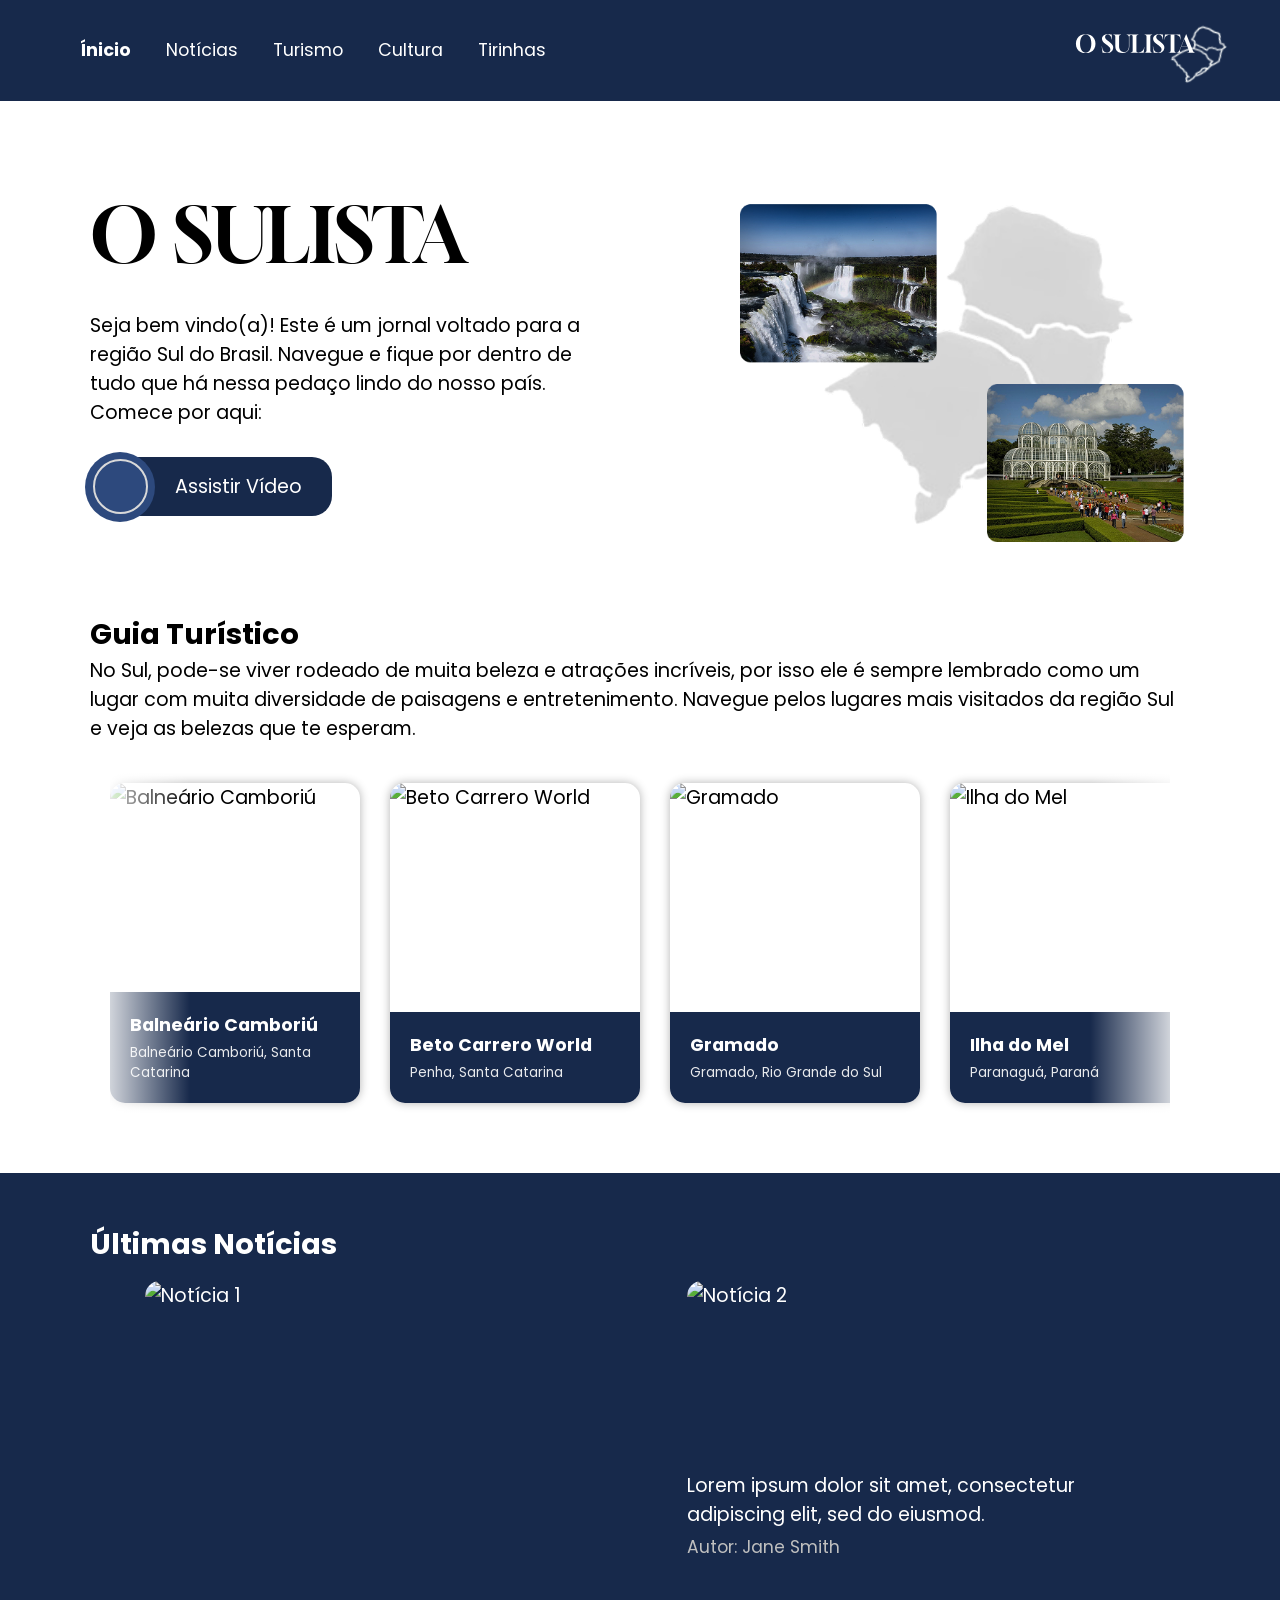
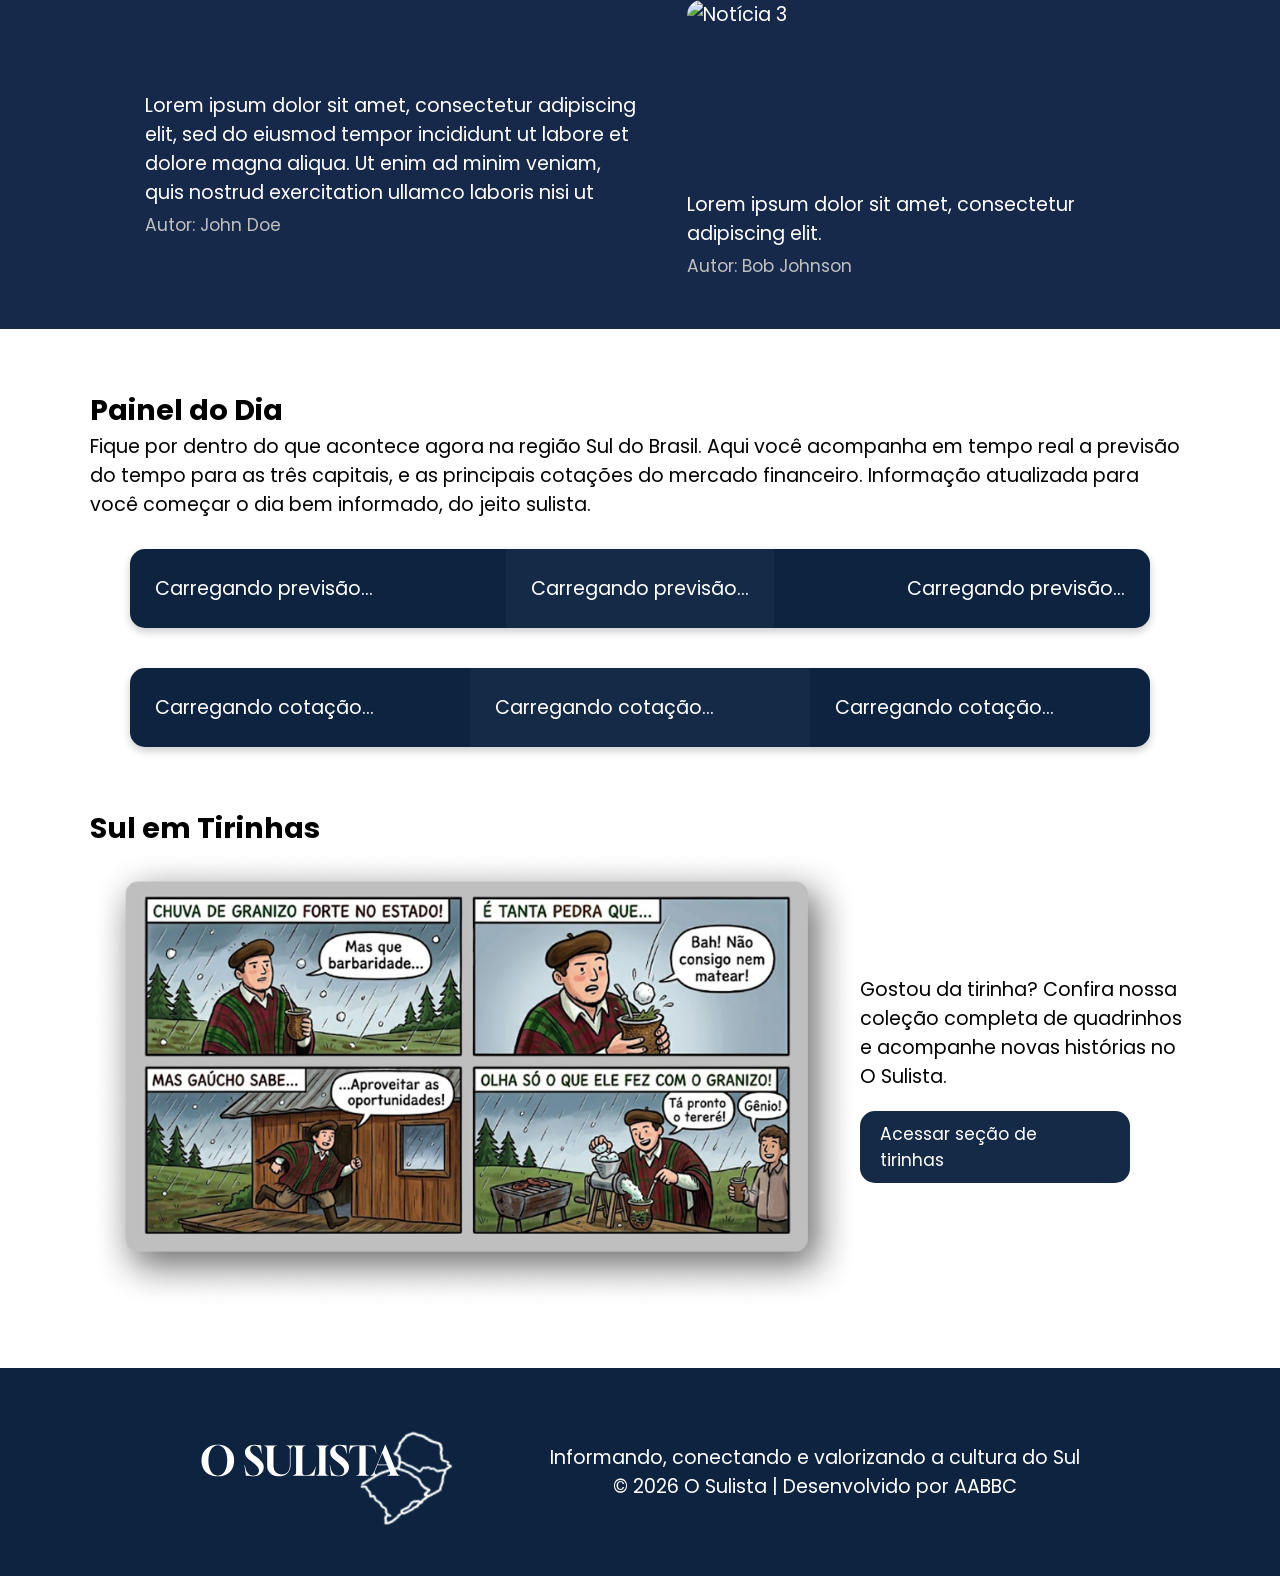
==== index.html @ 466831db "adiciona página de tirinhas e atualiza links de navegação" ====
<!DOCTYPE html>
<html lang="pt-br">

<head>
    <meta charset="UTF-8">
    <meta name="viewport" content="width=device-width, initial-scale=1.0">
    <title>O Sulista</title>
    <link rel="stylesheet" href="css/geral.css">
    <link rel="stylesheet" href="css/style.css">
    <link rel="shortcut icon" href="assets/icon-sul.svg" type="image/x-icon">
</head>

<body>
    <header>
        <nav>
            <ul>
                <li><a href="#" class="atual">Ínicio</a></li>
                <li><a href="pages/noticias.html">Notícias</a></li>
                <li><a href="#">Turismo</a></li>
                <li><a href="#">Cultura</a></li>
                <li><a href="pages/tirinhas.html">Tirinhas</a></li>
            </ul>
        </nav>
        <img src="assets/logo-branca.svg" alt="Logo do O Sulista" id="logo-header">
    </header>
    <main>
        <section id="sec-home">
            <div>
                <h1>O SULISTA</h1>
                <p>Seja bem vindo(a)! Este é um jornal voltado para a região Sul do Brasil. Navegue e fique por dentro
                    de tudo que há nessa pedaço lindo do nosso país. Comece por aqui:</p>
                <button class="btn-video">
                    <div class="circulo-play">
                        <div class="circulo-play-interno">
                            <i class="fa-solid fa-play" id="btn-play-icon"></i>
                        </div>
                    </div>
                    <span>Assistir Vídeo</span>
                </button>
            </div>
            <div>
                <img src="assets/img-home.png" alt="Imagem da página inicial" id="img-home">
            </div>
        </section>

        <section id="sec-guia">
            <h2>Guia Turístico</h2>
            <p>No Sul, pode-se viver rodeado de muita beleza e atrações incríveis, por isso ele é sempre lembrado como
                um lugar com muita diversidade de paisagens e entretenimento. Navegue pelos lugares mais visitados da
                região Sul e veja as belezas que te esperam.</p>

            <div id="carrossel">

                <div class="fade fade-left"></div>
                <div class="fade fade-right"></div>

                <button class="btn-carousel" id="btn-prev">
                    <i class="fa-solid fa-angle-left"></i>
                </button>

                <div class="carousel-view">
                    <div class="carousel-track" id="carousel-track"></div>
                </div>

                <button class="btn-carousel" id="btn-next">
                    <i class="fa-solid fa-angle-right"></i>
                </button>

            </div>
        </section>

        <section id="sec-ultimas-noticias">
            <h2>Últimas Notícias</h2>
            <div id="painel-noticias">
                <div class="card-noticia">
                    <img src="https://www.cma.com.br/wp-content/uploads/2023/01/placeholder-87-1.png" alt="Notícia 1"
                        class="img-noticia img-not-1">
                    <h3>Lorem ipsum dolor sit amet, consectetur adipiscing elit, sed do eiusmod tempor incididunt ut labore et dolore magna aliqua. Ut enim ad minim veniam, quis nostrud exercitation ullamco laboris nisi ut </h3>
                    <p>Autor: John Doe</p>
                </div>
                <div class="card-noticia">
                    <img src="https://www.cma.com.br/wp-content/uploads/2023/01/placeholder-87-1.png" alt="Notícia 2"
                        class="img-noticia img-not-2">
                    <h3>Lorem ipsum dolor sit amet, consectetur adipiscing elit, sed do eiusmod.</h3>
                    <p>Autor: Jane Smith</p>
                </div>
                <div class="card-noticia">
                    <img src="https://www.cma.com.br/wp-content/uploads/2023/01/placeholder-87-1.png" alt="Notícia 3"
                        class="img-noticia">
                    <h3>Lorem ipsum dolor sit amet, consectetur adipiscing elit.</h3>
                    <p>Autor: Bob Johnson</p>
                </div>
            </div>
        </section>

        <section id="sec-painel">
            <h2>Painel do Dia</h2>
            <p>Fique por dentro do que acontece agora na região Sul do Brasil. Aqui você acompanha em tempo real a
                previsão do tempo para as três capitais, e as principais cotações do mercado financeiro. Informação
                atualizada para você começar o dia bem informado, do jeito sulista.</p>

            <div id="painel-clima">
                <div class="card-clima" id="clima-curitiba">
                    Carregando previsão...
                </div>
                <div class="card-clima" id="clima-floripa">
                    Carregando previsão...
                </div>
                <div class="card-clima" id="clima-porto-alegre">
                    Carregando previsão...
                </div>
            </div>

            <div id="painel-cotacoes">
                <div class="card-cotacao" id="dolar">
                    Carregando cotação...
                </div>
                <div class="card-cotacao" id="euro">
                    Carregando cotação...
                </div>
                <div class="card-cotacao" id="libra">
                    Carregando cotação...
                </div>
            </div>
        </section>

        <section id="sec-tirinhas">
            <h2>Sul em Tirinhas</h2>
            <div id="painel-tirinhas">
                <img src="assets/tirinha-1.png" alt="Tirinha sobre o Sul" id="img-tirinha">
                <div>
                    <p>Gostou da tirinha? Confira nossa coleção completa de quadrinhos e acompanhe novas histórias no O
                        Sulista.
                    </p>
                    <button class="btn-tirinhas">
                        <span>Acessar seção de tirinhas</span>
                        <i class="fa-solid fa-angle-right" id="btn-seta-icon"></i>
                    </button>
                </div>
            </div>
        </section>
    </main>

    <footer>
        <img src="assets/logo-branca.svg" alt="Logo do O Sulista" id="logo-footer">
        <p>
            Informando, conectando e valorizando a cultura do Sul
            <br>
            © 2026 O Sulista | Desenvolvido por AABBC
        </p>
    </footer>

    <script src="https://kit.fontawesome.com/f9c90ebe75.js" crossorigin="anonymous"></script>
    <script src="js/clima.js"></script>
    <script src="js/cotacoes.js"></script>
    <script src="js/carrossel.js"></script>
</body>

</html>
---- css/geral.css ----
@import url('https://fonts.googleapis.com/css2?family=Gloock&display=swap');

@import url('https://fonts.googleapis.com/css2?family=Poppins:ital,wght@0,100;0,200;0,300;0,400;0,500;0,600;0,700;0,800;0,900;1,100;1,200;1,300;1,400;1,500;1,600;1,700;1,800;1,900&display=swap');

/*---------reset.css----------*/

* {
    margin: 0;
    padding: 0;
    box-sizing: border-box;
    font-family: "Poppins", sans-serif;
}

main {
    font-size: 1.2em;
}

section {
    max-width: 100%;
    padding: 0px 90px;
    margin-bottom: 60px;
}

ul,
ol {
    list-style: none;
}

a {
    text-decoration: none;
    color: inherit;
}

button,
input,
select,
textarea {
    font: inherit;
    border: none;
    background: none;
    outline: none;
}

:focus {
    outline: none;
}

table {
    border-collapse: collapse;
    border-spacing: 0;
}

/*---------------header--------------*/
header {
    background-color: #17294B;
    color: #fff;
    display: flex;
    justify-content: space-between;
    align-items: center;
    padding-left: 80px;
    margin-bottom: 50px;
    font-size: 1.1em;
}

header nav {
    width: 30%;
}

header nav ul {
    width: 100%;
    display: flex;
    align-items: center;
    gap: 35px;
}

header nav ul li:hover{
    transform: scale(1.1);
    transition: 0.3s;
}

#logo-header {
    width: 180px;
    margin: 0px 25px 0px 0px;
}

.atual {
    font-weight: bold;
}

/*------------------footer------------------*/
footer {
    background-color: #0D2340;
    color: #fff;
    display: flex;
    align-items: center;
    justify-content: center;
    padding: 20px;
    font-size: 1.2em;
    gap: 50px;
    text-align: center;
}

footer img {
    width: 300px;
    margin: 0;
}
---- css/style.css ----
body {
    max-width: 1600px;
    margin: 0 auto;
}

/*---------------section inicial----------------*/

h1 {
    font-family: 'Gloock', serif;
    font-size: 4em;
    font-weight: normal;
    margin-bottom: 0.4em;
}

#sec-home {
    display: flex;
    align-items: center;
    gap: 100px;
}

#sec-home p {
    width: 90%;
}

#img-home {
    width: 450px;
}

/*----------------botao video-----------------*/

.btn-video {
    margin: 30px 0px 0px 15px;
    position: relative;
    display: flex;
    align-items: center;
    padding: 15px 30px 15px 70px;
    background: #17294B;
    color: white;
    border: none;
    border-radius: 20px;
    cursor: pointer;
}

.circulo-play {
    position: absolute;
    left: -20px;
    width: 70px;
    height: 70px;
    background: #2D497D;
    border-radius: 50%;
    display: flex;
    justify-content: center;
    align-items: center;
}

.circulo-play-interno {
    width: 55px;
    height: 55px;
    border-radius: 50%;
    border: 2px solid #d9d9d9;
    display: flex;
    justify-content: center;
    align-items: center;
}

#btn-play-icon {
    color: #d9d9d9;
    font-size: 26px;
}

.btn-video:hover {
    background-color: #2D497D;
    transform: scale(1.05);
    transition: 0.8s ease;

    & .circulo-play {
        background-color: #17294B;
        transition: background-color 0.8s ease;
    }   
}

/*--------------section guia turistico------------------*/

#carrossel {
    display: flex;
    align-items: center;
    gap: 20px;
    width: 100%;
    margin: 30px auto;
    position: relative;
}

.btn-carousel {
    border: none;
    background: none;
    font-size: 3rem;
    cursor: pointer;
    color: #0D2340;
    position: relative;
    z-index: 10;
}

.btn-carousel:hover {
    color: #5274b3;
    transition: color 0.5s ease;
}

.carousel-view {
    flex: 1;
    overflow: hidden;
}

.carousel-track {
    display: flex;
    gap: 30px;
    transition: transform .4s ease;
}

.card-turistico {
    min-width: 250px;
    margin: 10px 0;
    height: 320px;
    position: relative;
    overflow: hidden;
    border-radius: 15px;
    box-shadow: 0 0px 10px rgba(0, 0, 0, .3);
}

.card-turistico:hover {
    transform: scale(1.03);
    box-shadow: 0 0px 10px rgba(0, 0, 0, .5);
    transition: 0.5s ease;
}

.card-turistico img {
    width: 100%;
    height: 100%;
    object-fit: cover;
}

.card-info {
    position: absolute;
    left: 0;
    bottom: 0;
    width: 100%;
    padding: 20px;
    color: white;
    background-color: #17294B;
}

.card-info h3 {
    font-size: 1.1rem;
    margin-bottom: 5px;
}

.card-info p {
    font-size: .7em;
    opacity: .9;
}

.fade {
    position: absolute;
    top: 0;
    width: 100px;
    height: 100%;
    pointer-events: none;
    z-index: 5;
}

.fade-left {
    left: 0;
    background: linear-gradient(to right,
            #fff 0%,
            rgba(255, 255, 255, 0) 100%);
}

.fade-right {
    right: 0;
    background: linear-gradient(to left,
            #fff 0%,
            rgba(255, 255, 255, 0) 100%);
}

/*--------------section últimas notícias------------------*/
#sec-ultimas-noticias {
    background-color: #17294B;
    color: #fff;
    padding: 50px 90px;
}

#sec-ultimas-noticias h2 {
    margin-bottom: 15px;
}

#painel-noticias {
    display: grid;
    grid-template-columns: 1.1fr 1fr;
    gap: 40px 50px;
    align-items: start;
    width: 90%;
    margin: 0 auto;
}

.card-noticia:first-child {
    grid-row: span 2;
}

.card-noticia h3 {
    font-weight: normal;
    font-size: 1em;
    margin: 10px 0 5px 0;
}

.card-noticia p {
    font-size: .9em;
    color: #bfbfbf;
}

.img-noticia {
    width: 100%;
    border-radius: 15px;
    display: block;
    object-fit: cover;
}

.img-not-1 {
    height: 400px;
}

.img-not-2,
.card-noticia:nth-child(3) .img-noticia {
    height: 180px;
}

/**--------------painel do clima------------------*/

#painel-clima {
    max-width: 1020px;
    margin: 30px auto;
    display: flex;
    align-items: center;
    justify-content: space-between;
    background-color: #0D2340;
    border-radius: 15px;
    color: #fff;
    box-shadow: 0 4px 8px rgba(0, 0, 0, 0.2);
}

.card-clima {
    padding: 25px;
    position: relative;
    overflow: hidden;
}

.card-clima:nth-child(2) {
    background-color: #152A46;
}

.subtitulo-card {
    font-size: 0.8em;
    color: #5274b3;
    text-transform: uppercase;
    letter-spacing: 1.5px;
    margin-bottom: 3px;
}

.temperatura-atual {
    font-size: 2.8em;
}

.info-adicional-clima {
    font-size: 0.75em;
    display: flex;
    gap: 10px;
    margin-top: 10px;
}

.linha {
    width: 100%;
    height: 1px;
    background-color: #ffffff50;
    margin: 10px 0;
}

.emoji-clima {
    position: absolute;
    top: -30px;
    right: -20px;
    font-size: 5em;
    opacity: 0.1;
}

.previsao-3-dias {
    display: flex;
    width: 100%;
    gap: 10px;
    margin-top: 15px;
}

.dia-previsao {
    width: 100%;
    display: flex;
    flex-direction: column;
    align-items: center;
    gap: 5px;
    margin-top: 5px;

    background-color: #ffffff18;
    padding: 10px;
    border-radius: 10px;
    font-size: 0.8em;
}

.dia-semana {
    color: #ffffff6f;
}

.emoji-seguinte {
    font-size: 1.7em;
}

/**--------------painel cotacoes-----------------*/

#painel-cotacoes {
    max-width: 1020px;
    margin: 40px auto;
    display: flex;
    align-items: center;
    justify-content: space-between;
    background-color: #0D2340;
    border-radius: 15px;
    color: #fff;
    box-shadow: 0 4px 8px rgba(0, 0, 0, 0.2);
}

.card-cotacao {
    padding: 25px;
    position: relative;
    overflow: hidden;
    width: 100%;
}

.card-cotacao:nth-child(2) {
    background-color: #152A46;
}

.moeda {
    position: absolute;
    font-size: 5.5em;
    top: -40px;
    right: -10px;
    opacity: 0.1;
}

.cotacao-valor {
    font-size: 2.5em;
}

/*-----------------section tirinhas------------------*/

#painel-tirinhas {
    display: flex;
    align-items: center;
    justify-content: space-evenly;
}

#painel-tirinhas img {
    max-width: 70%;
}

.btn-tirinhas {
    background-color: #152A46;
    color: #fff;
    padding: 10px 20px;
    border-radius: 15px;
    text-align: left;
    margin-top: 20px;
    display: flex;
    max-width: 270px;
    gap: 10px;
    align-items: center;
    font-size: 0.9em;
    cursor: pointer;   
}

#btn-seta-icon {
    font-size: 2em;
    color: #ffffff40;
}

.btn-tirinhas:hover {
    background-color: #2D497D;
    transform: scale(1.03);
    transition: 0.5s ease;
    cursor: pointer;
}
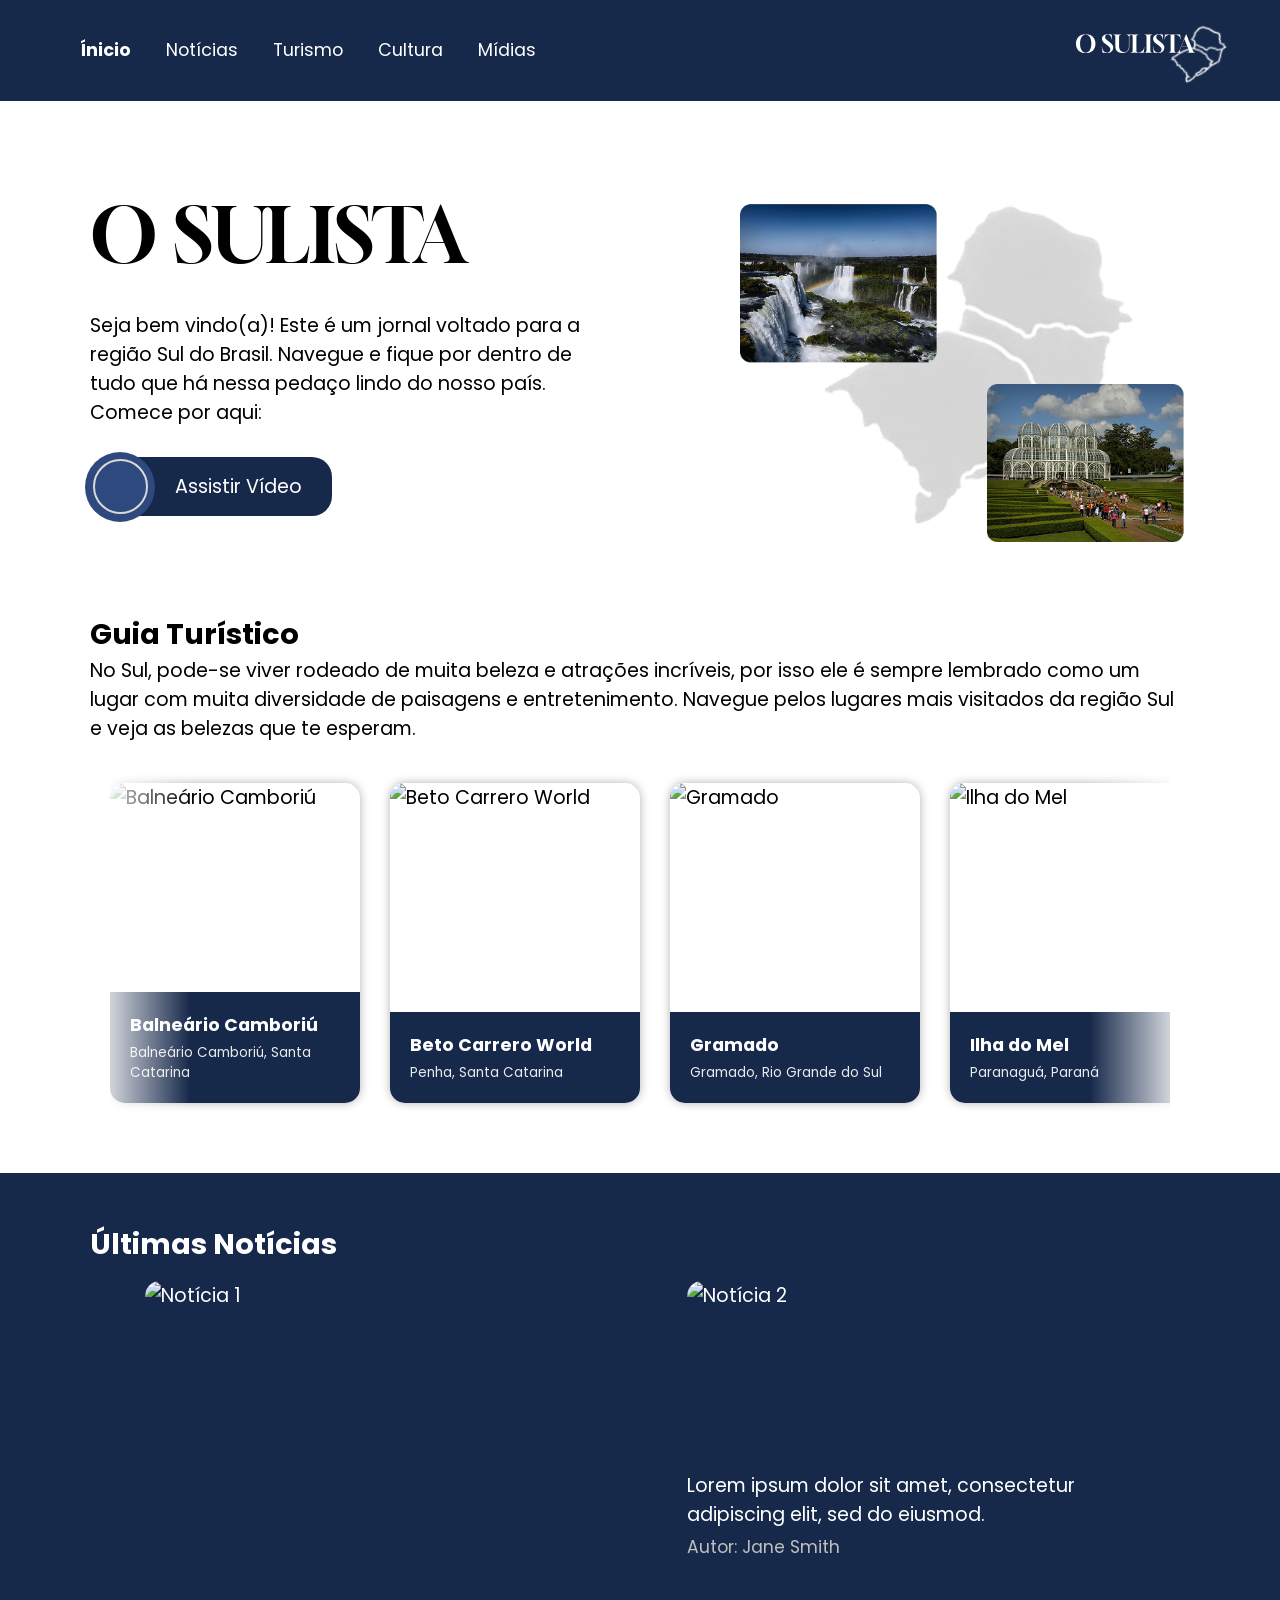
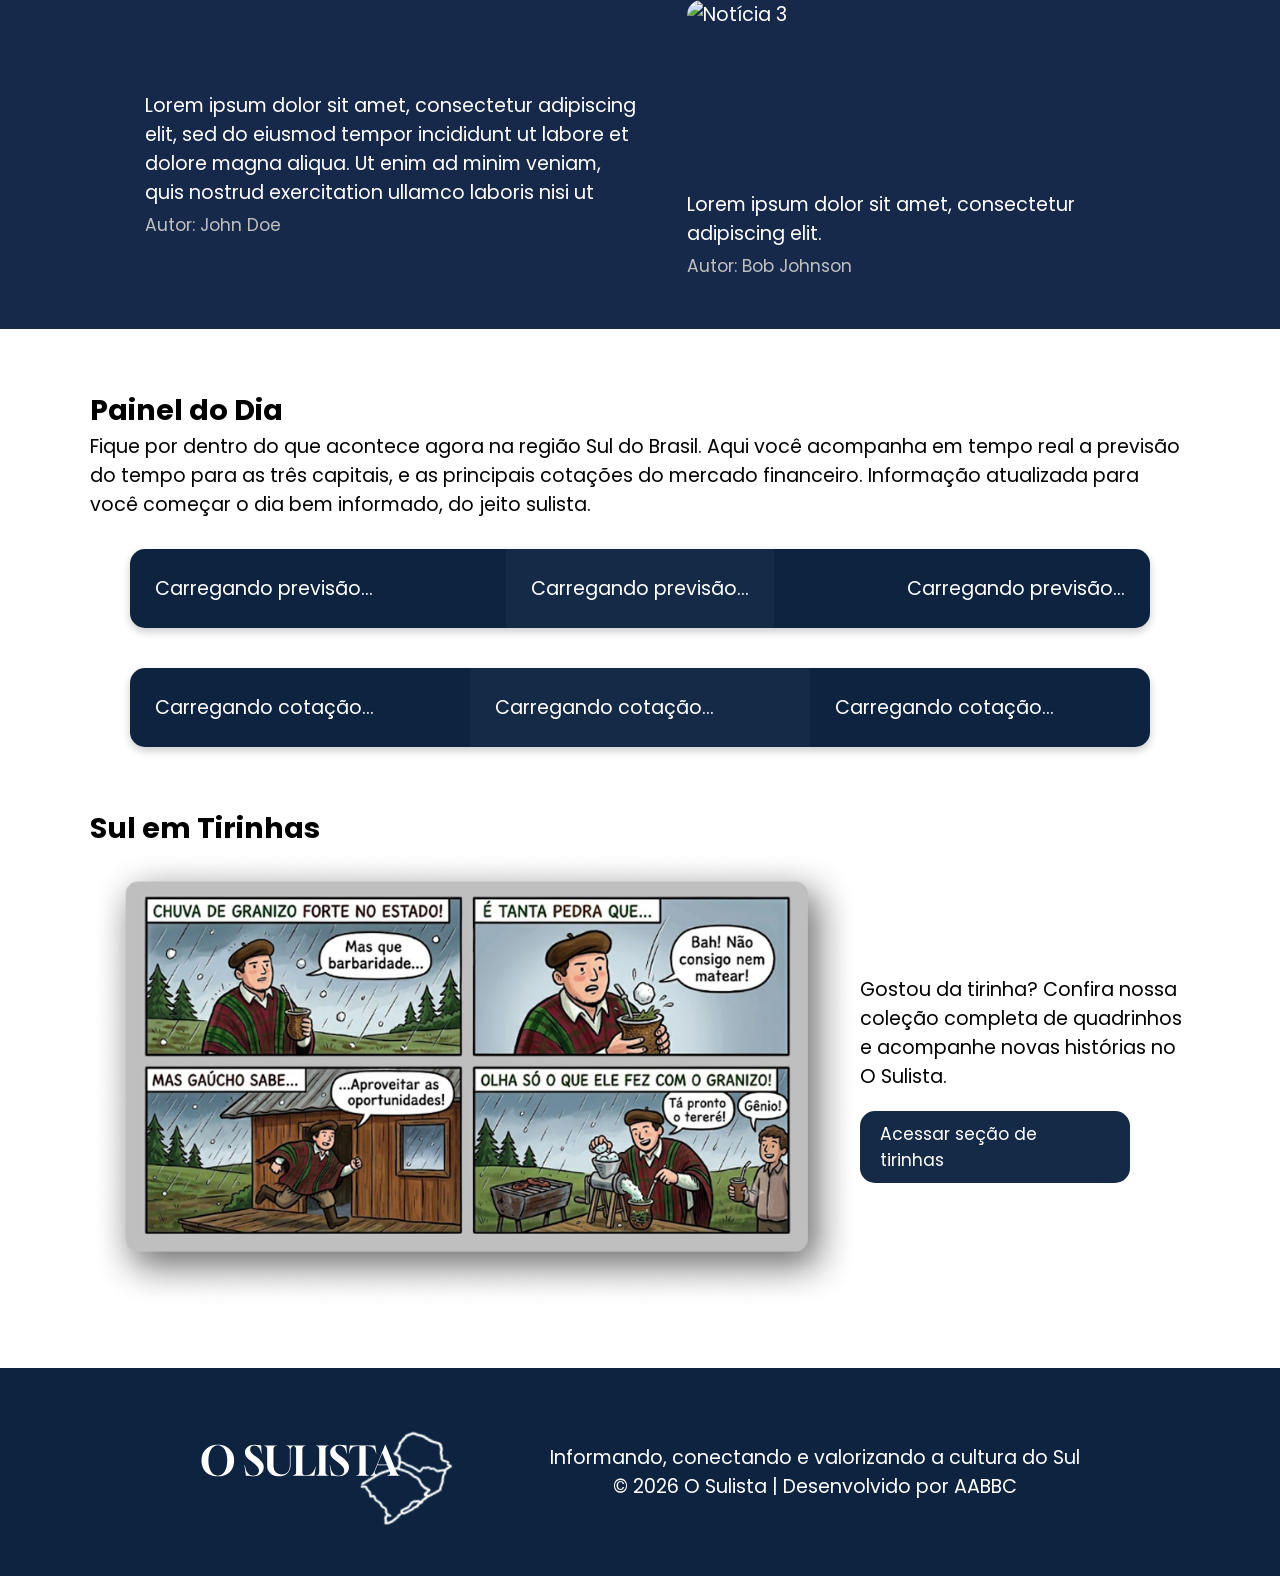
==== commit 112f6f23: "atualizacao pagina midias" ====
--- a/index.html
+++ b/index.html
@@ -18,7 +18,7 @@
                 <li><a href="pages/noticias.html">Notícias</a></li>
                 <li><a href="#">Turismo</a></li>
                 <li><a href="#">Cultura</a></li>
-                <li><a href="pages/tirinhas.html">Tirinhas</a></li>
+                <li><a href="pages/midias.html">Mídias</a></li>
             </ul>
         </nav>
         <img src="assets/logo-branca.svg" alt="Logo do O Sulista" id="logo-header">
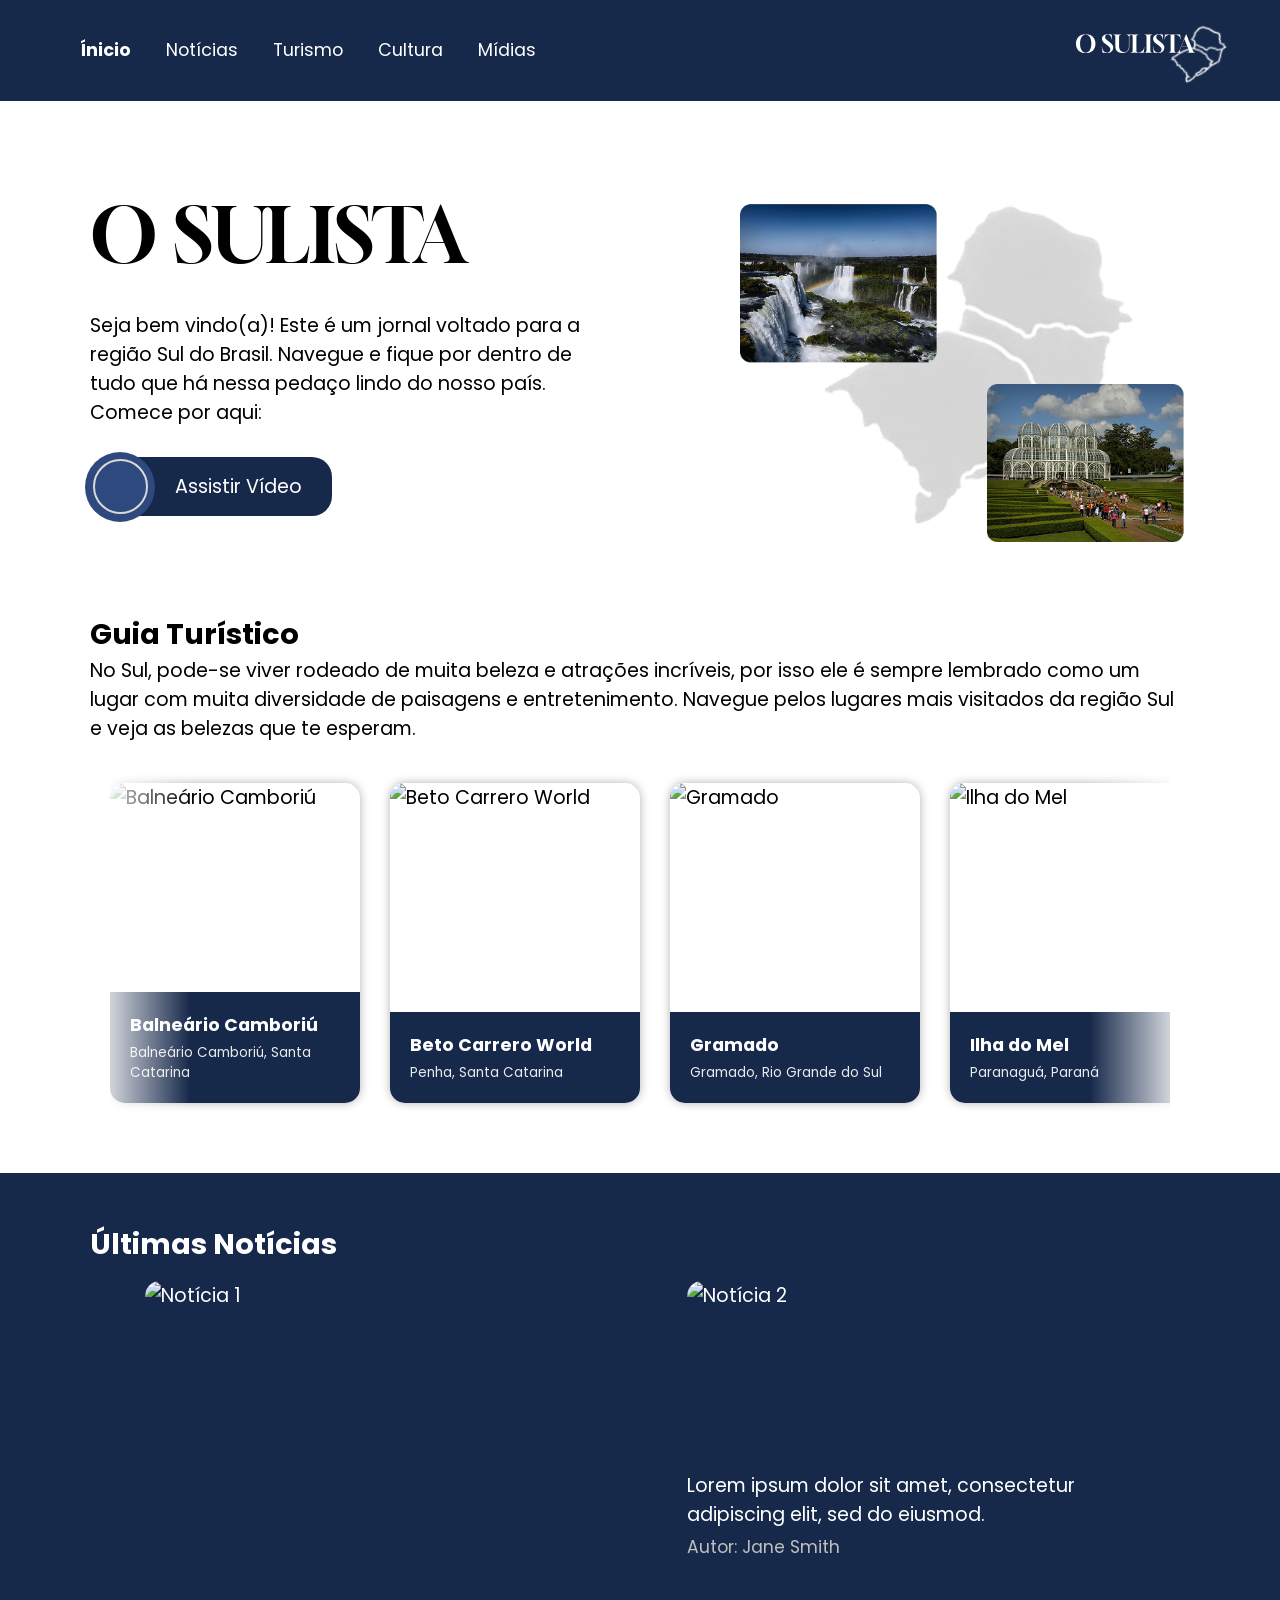
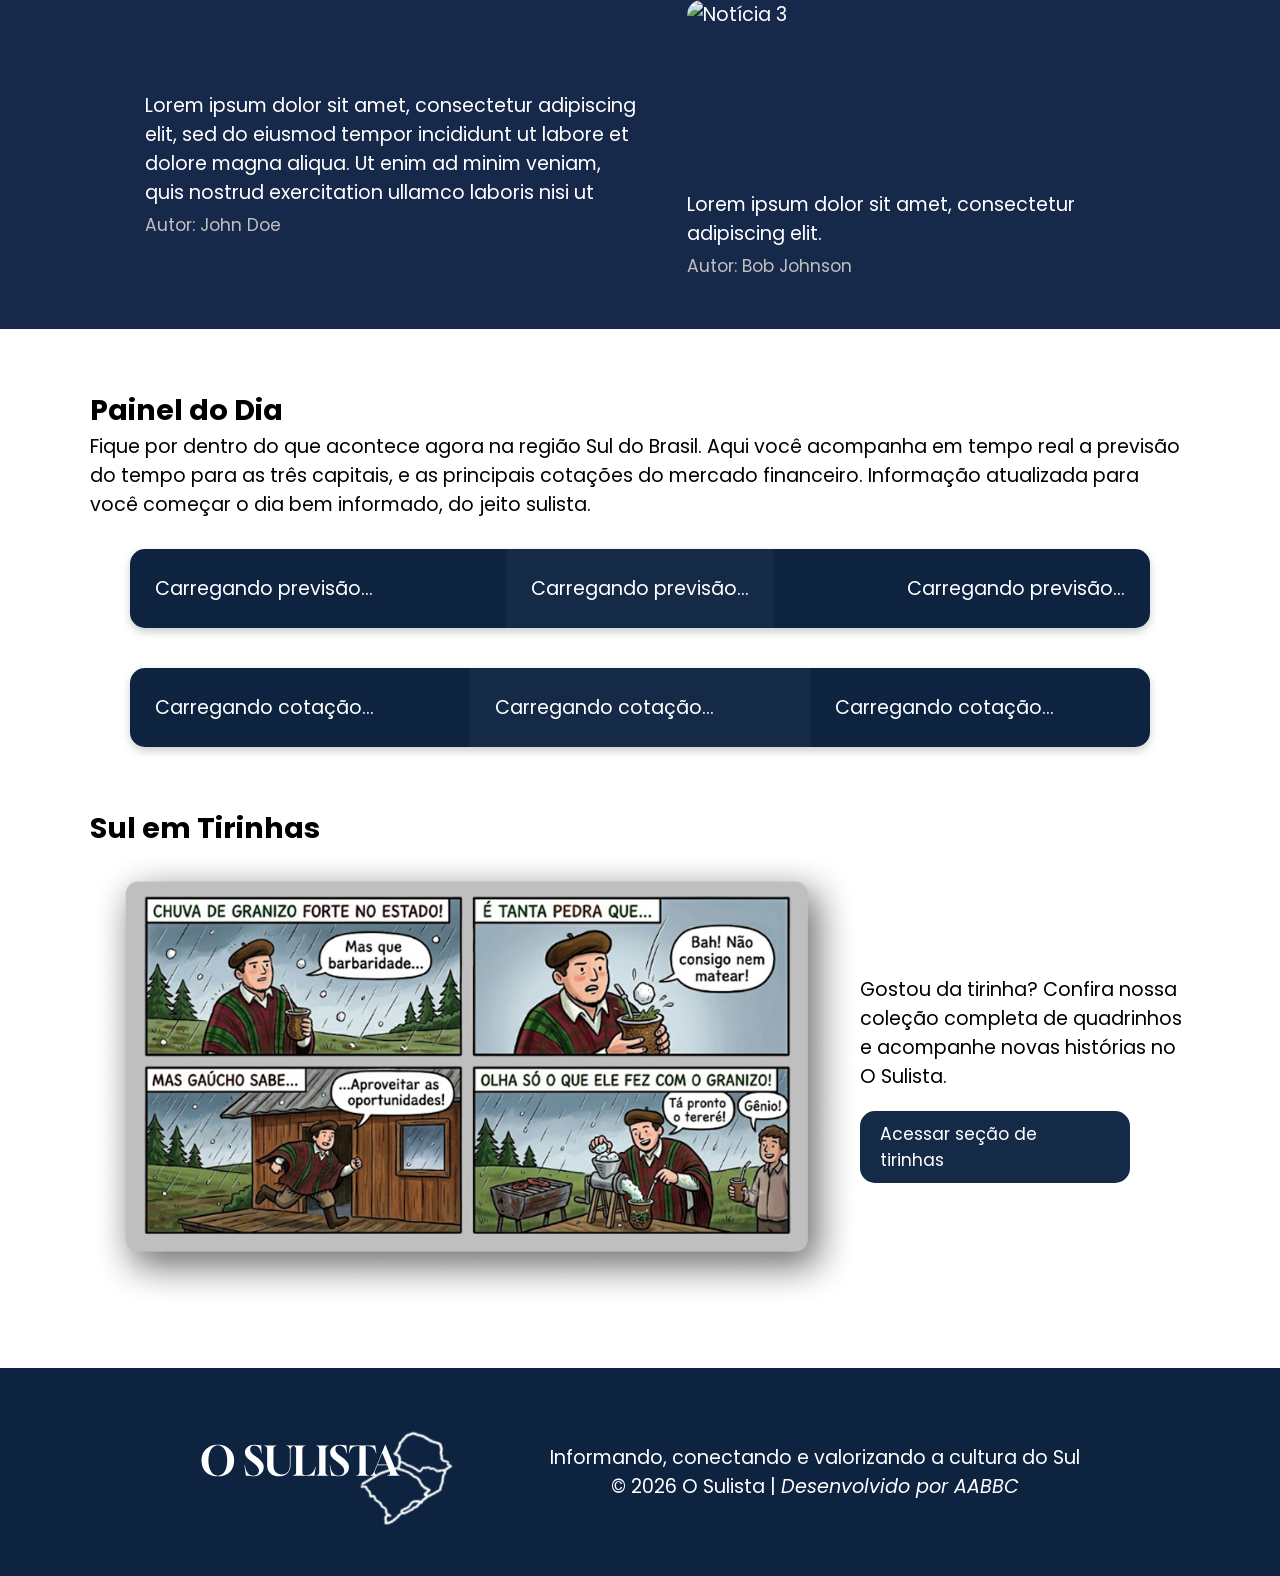
==== commit 3ca065a3: "alteracoes" ====
--- a/index.html
+++ b/index.html
@@ -16,7 +16,7 @@
             <ul>
                 <li><a href="#" class="atual">Ínicio</a></li>
                 <li><a href="pages/noticias.html">Notícias</a></li>
-                <li><a href="#">Turismo</a></li>
+                <li><a href="pages/turismo.html">Turismo</a></li>
                 <li><a href="#">Cultura</a></li>
                 <li><a href="pages/midias.html">Mídias</a></li>
             </ul>
@@ -146,7 +146,7 @@
         <p>
             Informando, conectando e valorizando a cultura do Sul
             <br>
-            © 2026 O Sulista | Desenvolvido por AABBC
+            © 2026 O Sulista | <a href="pages/equipe.html"><em>Desenvolvido por AABBC</em></a>
         </p>
     </footer>
 
--- a/css/geral.css
+++ b/css/geral.css
@@ -103,4 +103,8 @@
 footer img {
     width: 300px;
     margin: 0;
+}
+
+footer a:hover {
+    text-decoration: underline;
 }
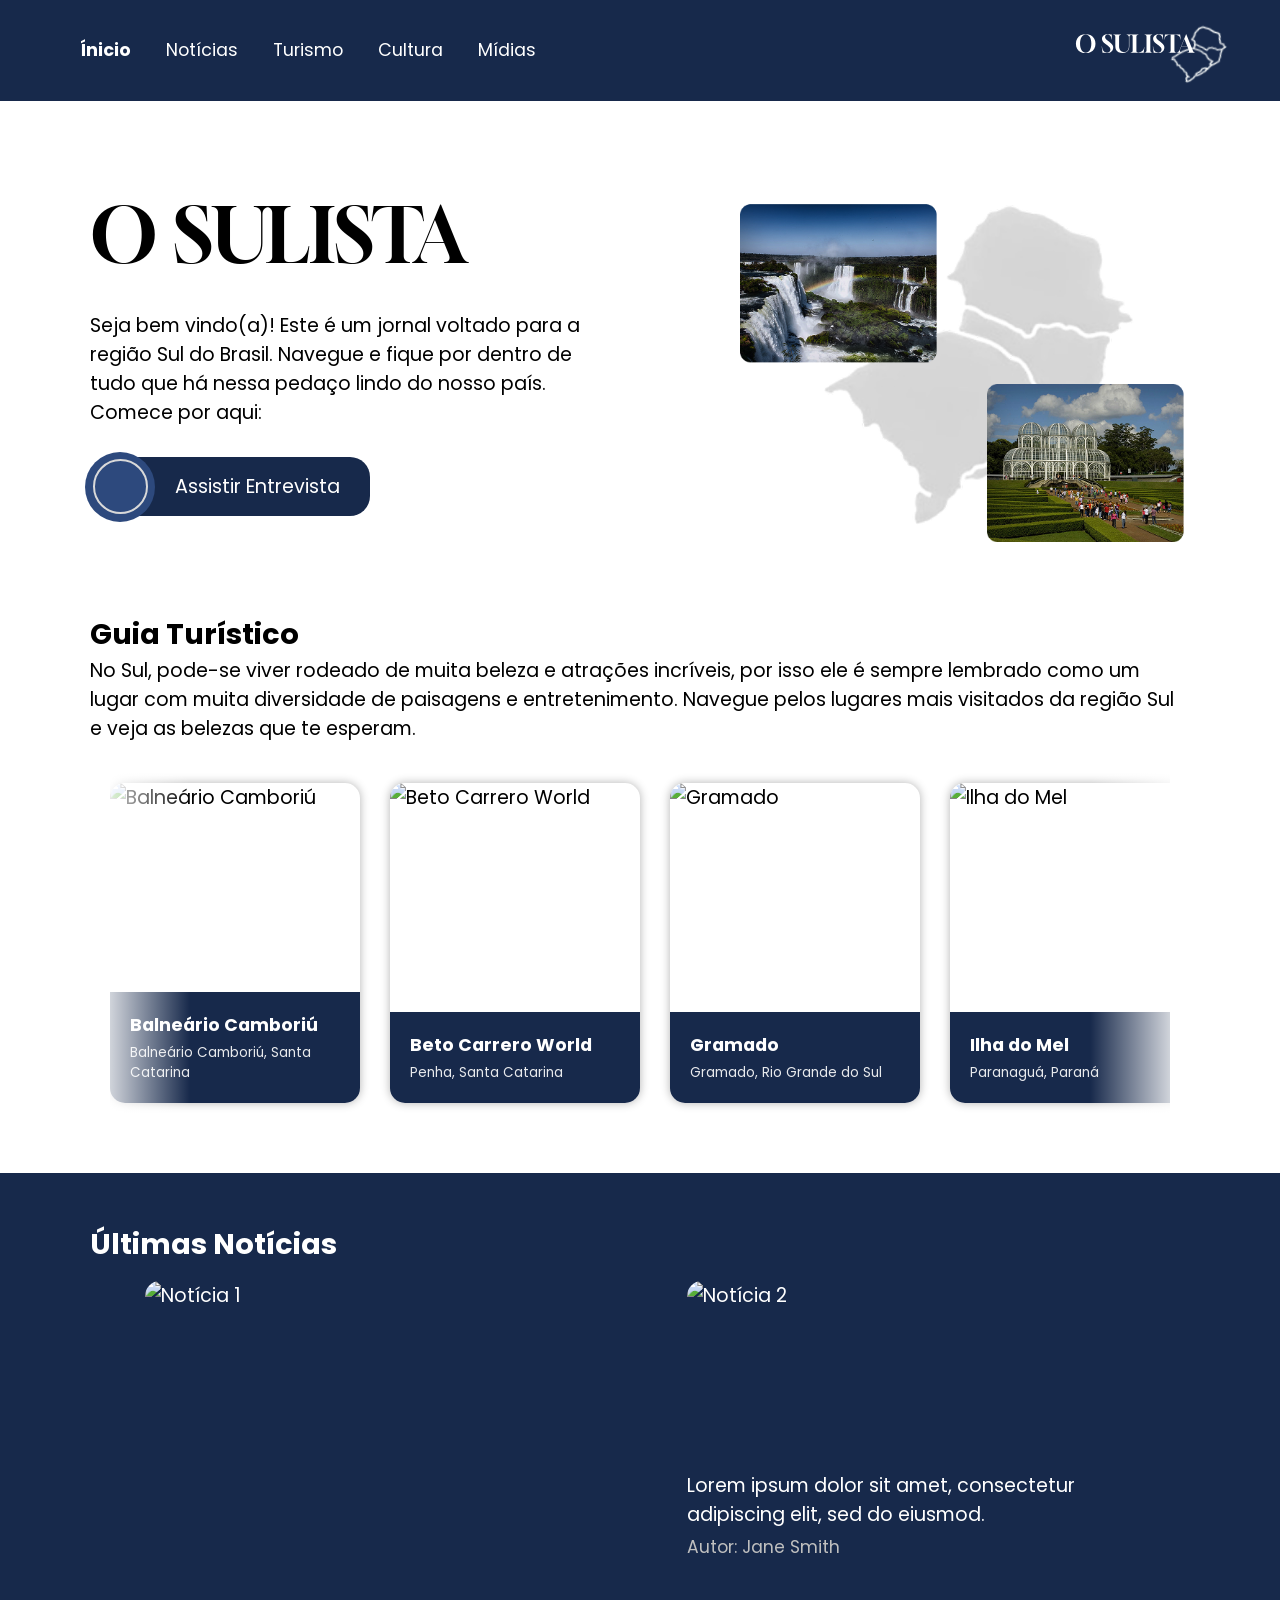
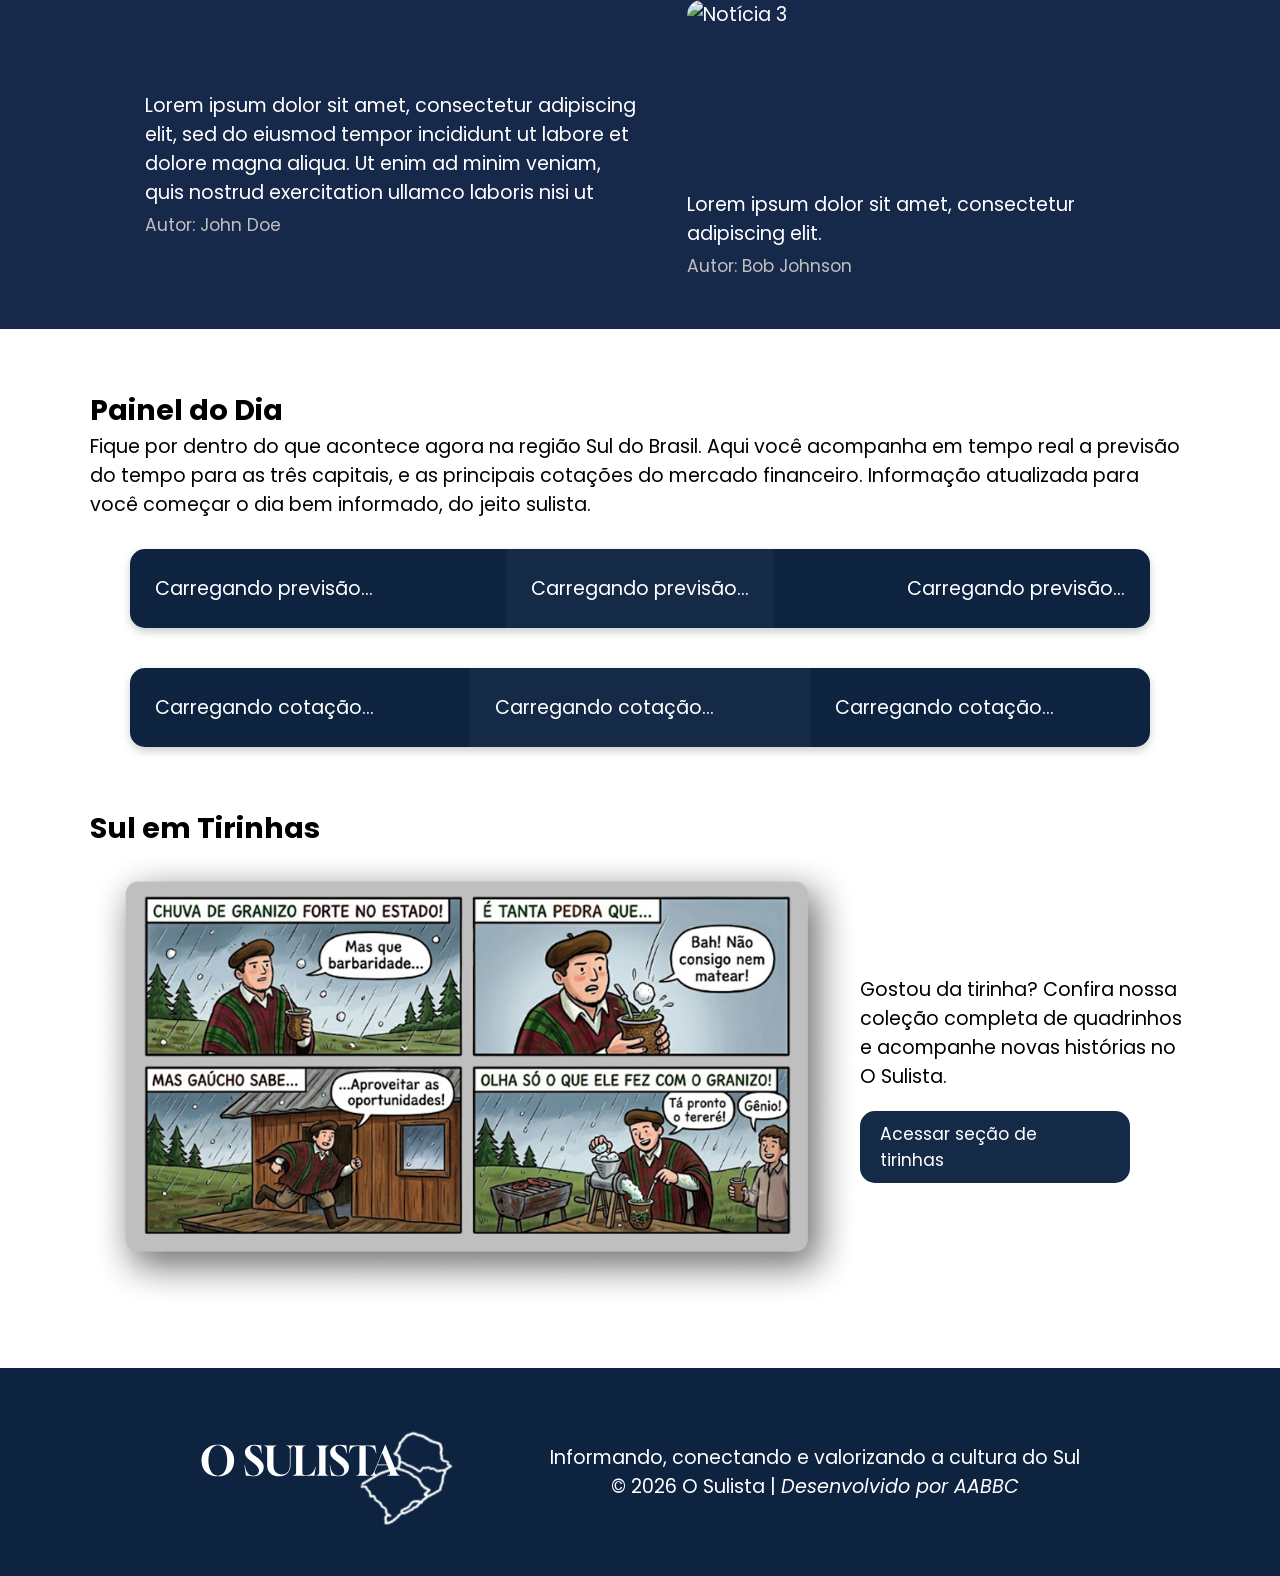
==== commit c083f539: "pagina cultura e ajustes gerais" ====
--- a/index.html
+++ b/index.html
@@ -29,13 +29,13 @@
                 <h1>O SULISTA</h1>
                 <p>Seja bem vindo(a)! Este é um jornal voltado para a região Sul do Brasil. Navegue e fique por dentro
                     de tudo que há nessa pedaço lindo do nosso país. Comece por aqui:</p>
-                <button class="btn-video">
+                <button class="btn-video" onclick="abrirVideo()">
                     <div class="circulo-play">
                         <div class="circulo-play-interno">
                             <i class="fa-solid fa-play" id="btn-play-icon"></i>
                         </div>
                     </div>
-                    <span>Assistir Vídeo</span>
+                    <span>Assistir Entrevista</span>
                 </button>
             </div>
             <div>
@@ -75,7 +75,9 @@
                 <div class="card-noticia">
                     <img src="https://www.cma.com.br/wp-content/uploads/2023/01/placeholder-87-1.png" alt="Notícia 1"
                         class="img-noticia img-not-1">
-                    <h3>Lorem ipsum dolor sit amet, consectetur adipiscing elit, sed do eiusmod tempor incididunt ut labore et dolore magna aliqua. Ut enim ad minim veniam, quis nostrud exercitation ullamco laboris nisi ut </h3>
+                    <h3>Lorem ipsum dolor sit amet, consectetur adipiscing elit, sed do eiusmod tempor incididunt ut
+                        labore et dolore magna aliqua. Ut enim ad minim veniam, quis nostrud exercitation ullamco
+                        laboris nisi ut </h3>
                     <p>Autor: John Doe</p>
                 </div>
                 <div class="card-noticia">
@@ -154,6 +156,11 @@
     <script src="js/clima.js"></script>
     <script src="js/cotacoes.js"></script>
     <script src="js/carrossel.js"></script>
+    <script>
+        function abrirVideo() {
+            window.location.href = "./pages/midias.html";
+        }
+    </script>
 </body>
 
 </html>
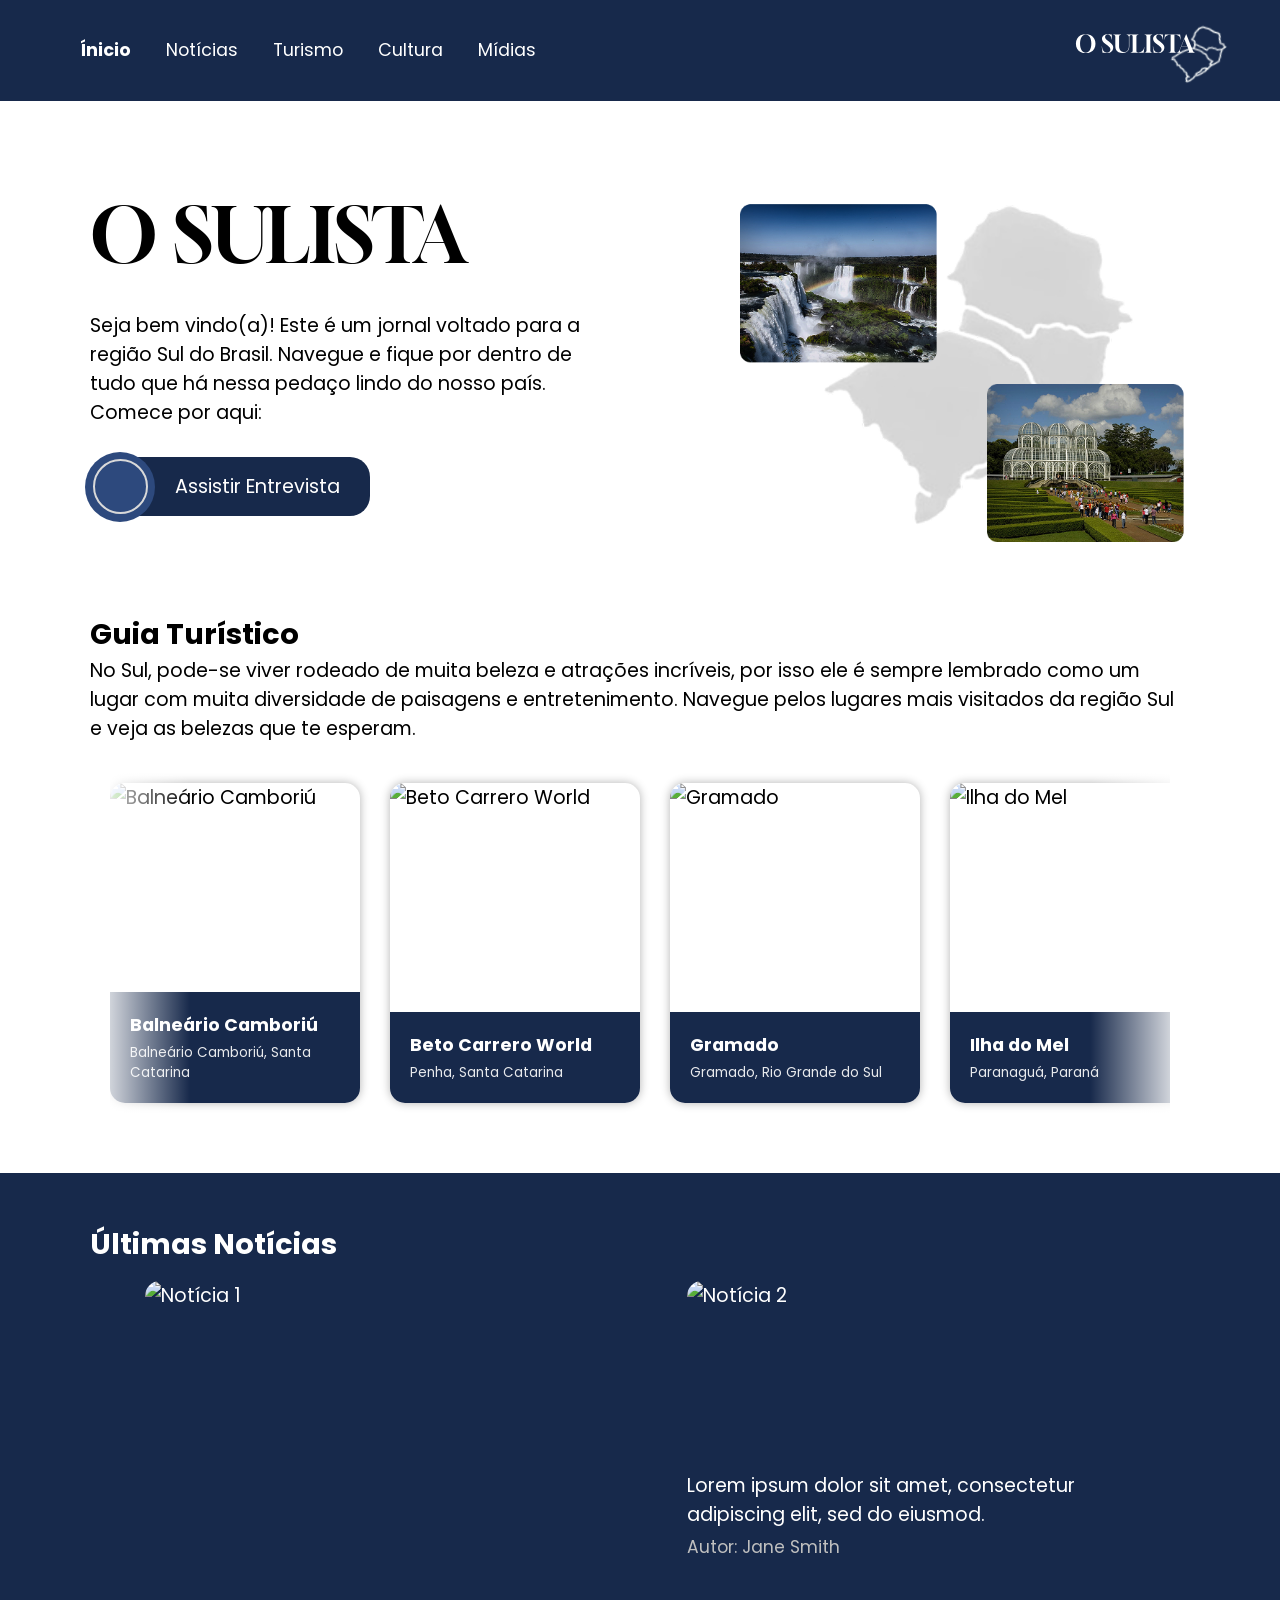
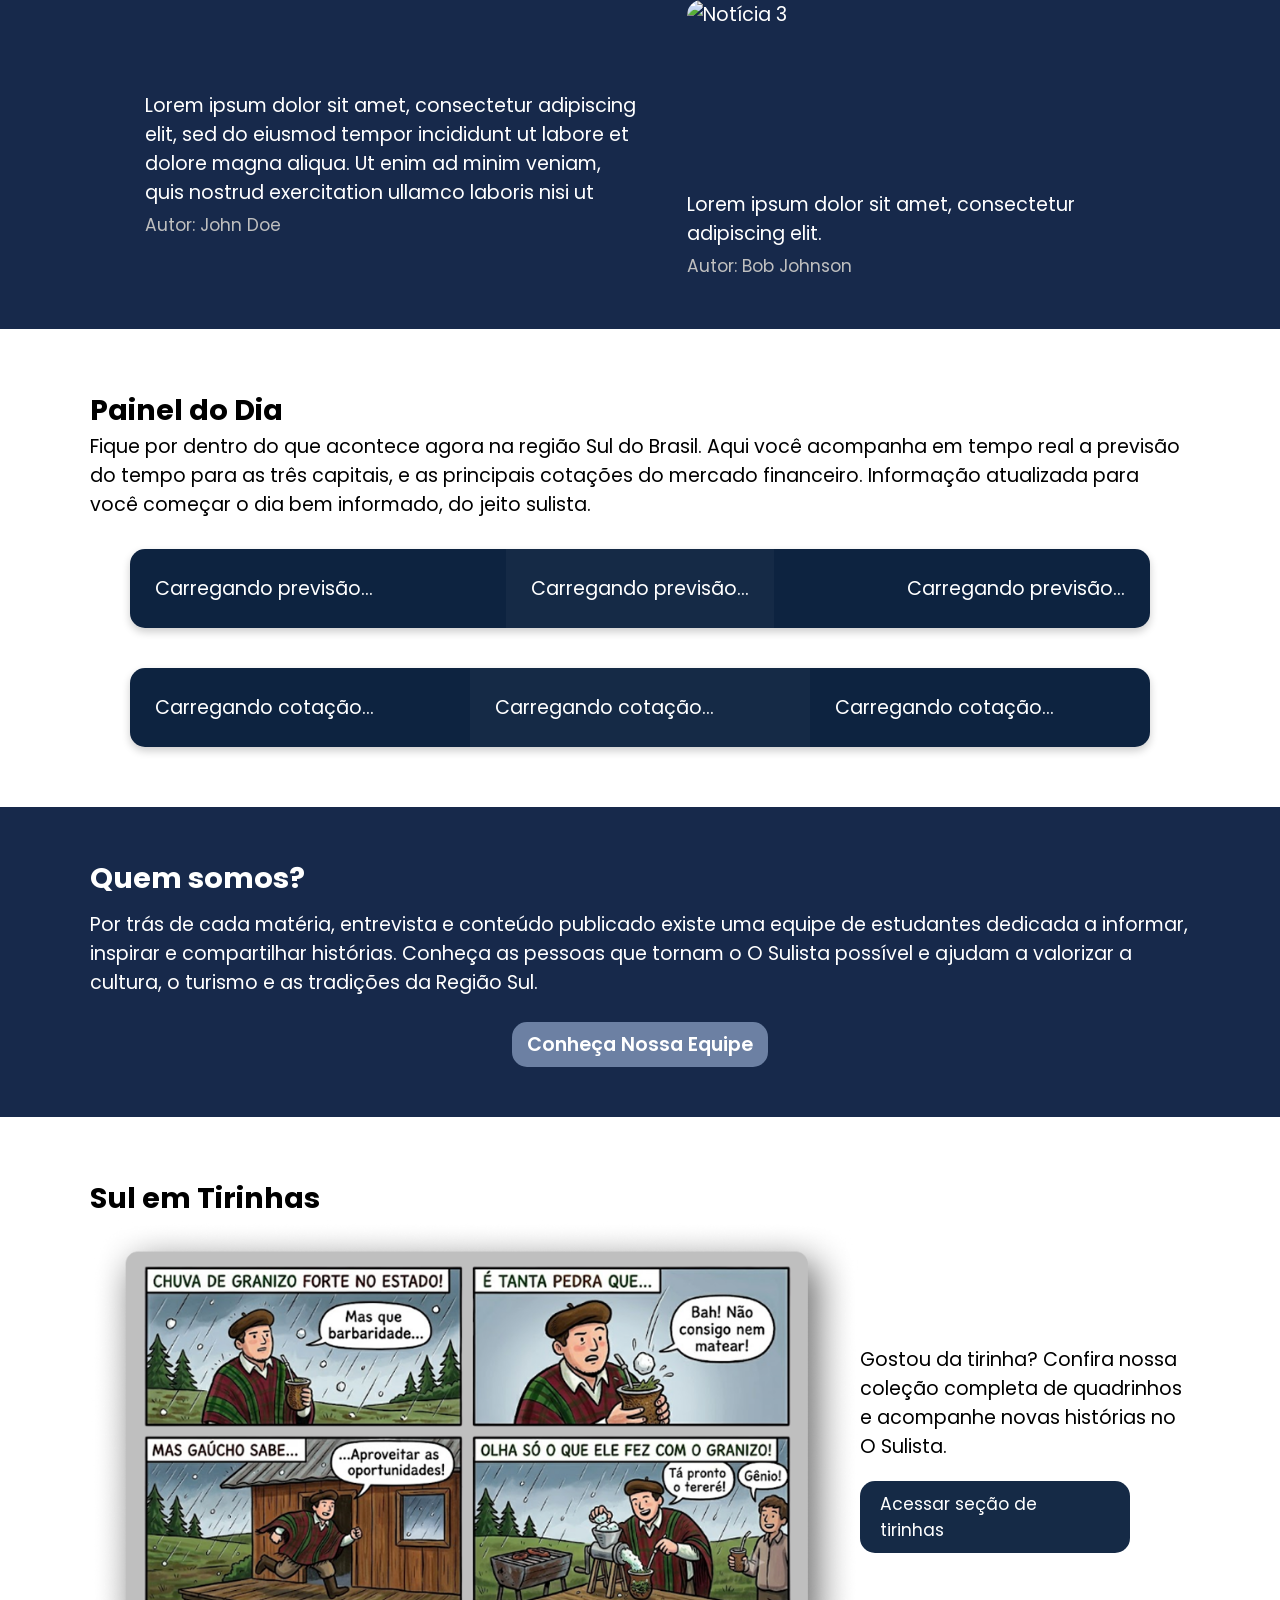
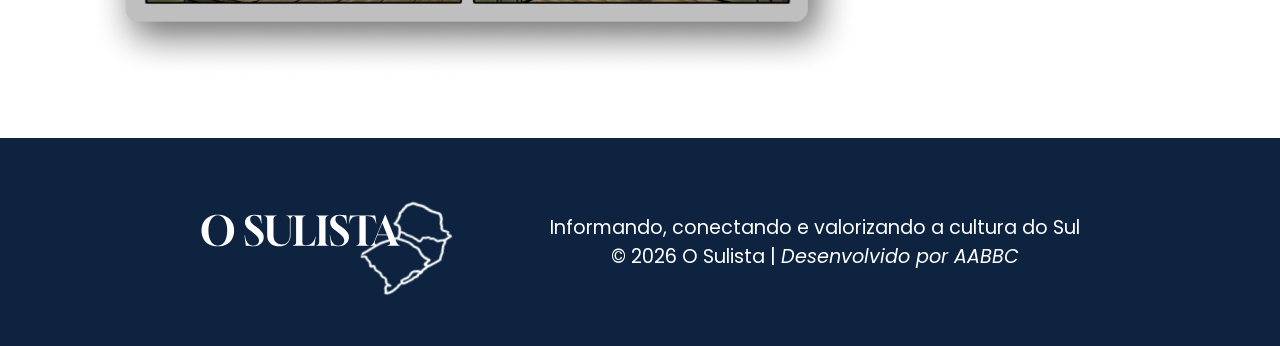
==== commit 39925443: "ajustes detalhes" ====
--- a/index.html
+++ b/index.html
@@ -17,7 +17,7 @@
                 <li><a href="#" class="atual">Ínicio</a></li>
                 <li><a href="pages/noticias.html">Notícias</a></li>
                 <li><a href="pages/turismo.html">Turismo</a></li>
-                <li><a href="#">Cultura</a></li>
+                <li><a href="pages/cultura.html">Cultura</a></li>
                 <li><a href="pages/midias.html">Mídias</a></li>
             </ul>
         </nav>
@@ -126,6 +126,12 @@
             </div>
         </section>
 
+        <section id="sec-quem-somos">
+            <h2>Quem somos?</h2>
+            <p>Por trás de cada matéria, entrevista e conteúdo publicado existe uma equipe de estudantes dedicada a informar, inspirar e compartilhar histórias. Conheça as pessoas que tornam o O Sulista possível e ajudam a valorizar a cultura, o turismo e as tradições da Região Sul.</p>
+            <button onclick="abrirEquipe()">Conheça Nossa Equipe</button>
+        </section>
+
         <section id="sec-tirinhas">
             <h2>Sul em Tirinhas</h2>
             <div id="painel-tirinhas">
@@ -134,7 +140,7 @@
                     <p>Gostou da tirinha? Confira nossa coleção completa de quadrinhos e acompanhe novas histórias no O
                         Sulista.
                     </p>
-                    <button class="btn-tirinhas">
+                    <button class="btn-tirinhas" onclick="abrirTirinhas()">
                         <span>Acessar seção de tirinhas</span>
                         <i class="fa-solid fa-angle-right" id="btn-seta-icon"></i>
                     </button>
@@ -148,7 +154,7 @@
         <p>
             Informando, conectando e valorizando a cultura do Sul
             <br>
-            © 2026 O Sulista | <a href="pages/equipe.html"><em>Desenvolvido por AABBC</em></a>
+            © 2026 O Sulista | <a href="./pages/equipe.html"><em>Desenvolvido por AABBC</em></a>
         </p>
     </footer>
 
@@ -160,6 +166,14 @@
         function abrirVideo() {
             window.location.href = "./pages/midias.html";
         }
+
+        function abrirTirinhas() {
+            window.location.href = "./pages/midias.html#sec-recentes"
+        }
+
+        function abrirEquipe(){
+            window.location.href = "./pages/equipe.html"
+        }
     </script>
 </body>
 
--- a/css/style.css
+++ b/css/style.css
@@ -356,6 +356,29 @@
     font-size: 2.5em;
 }
 
+/*---------section quem somos---------------*/
+#sec-quem-somos{
+    background-color: #17294B;
+    color: #fff;
+    padding: 50px 90px;
+    display: flex;
+    flex-direction: column;
+}
+
+#sec-quem-somos p{
+    margin: 10px auto 25px auto;
+}
+
+#sec-quem-somos button{
+    align-self: center;
+    text-align: center;
+    background-color: #6C80A3;
+    font-weight: 600;
+    color: #fff;
+    border-radius: 15px;
+    padding: 8px 15px;
+}
+
 /*-----------------section tirinhas------------------*/
 
 #painel-tirinhas {
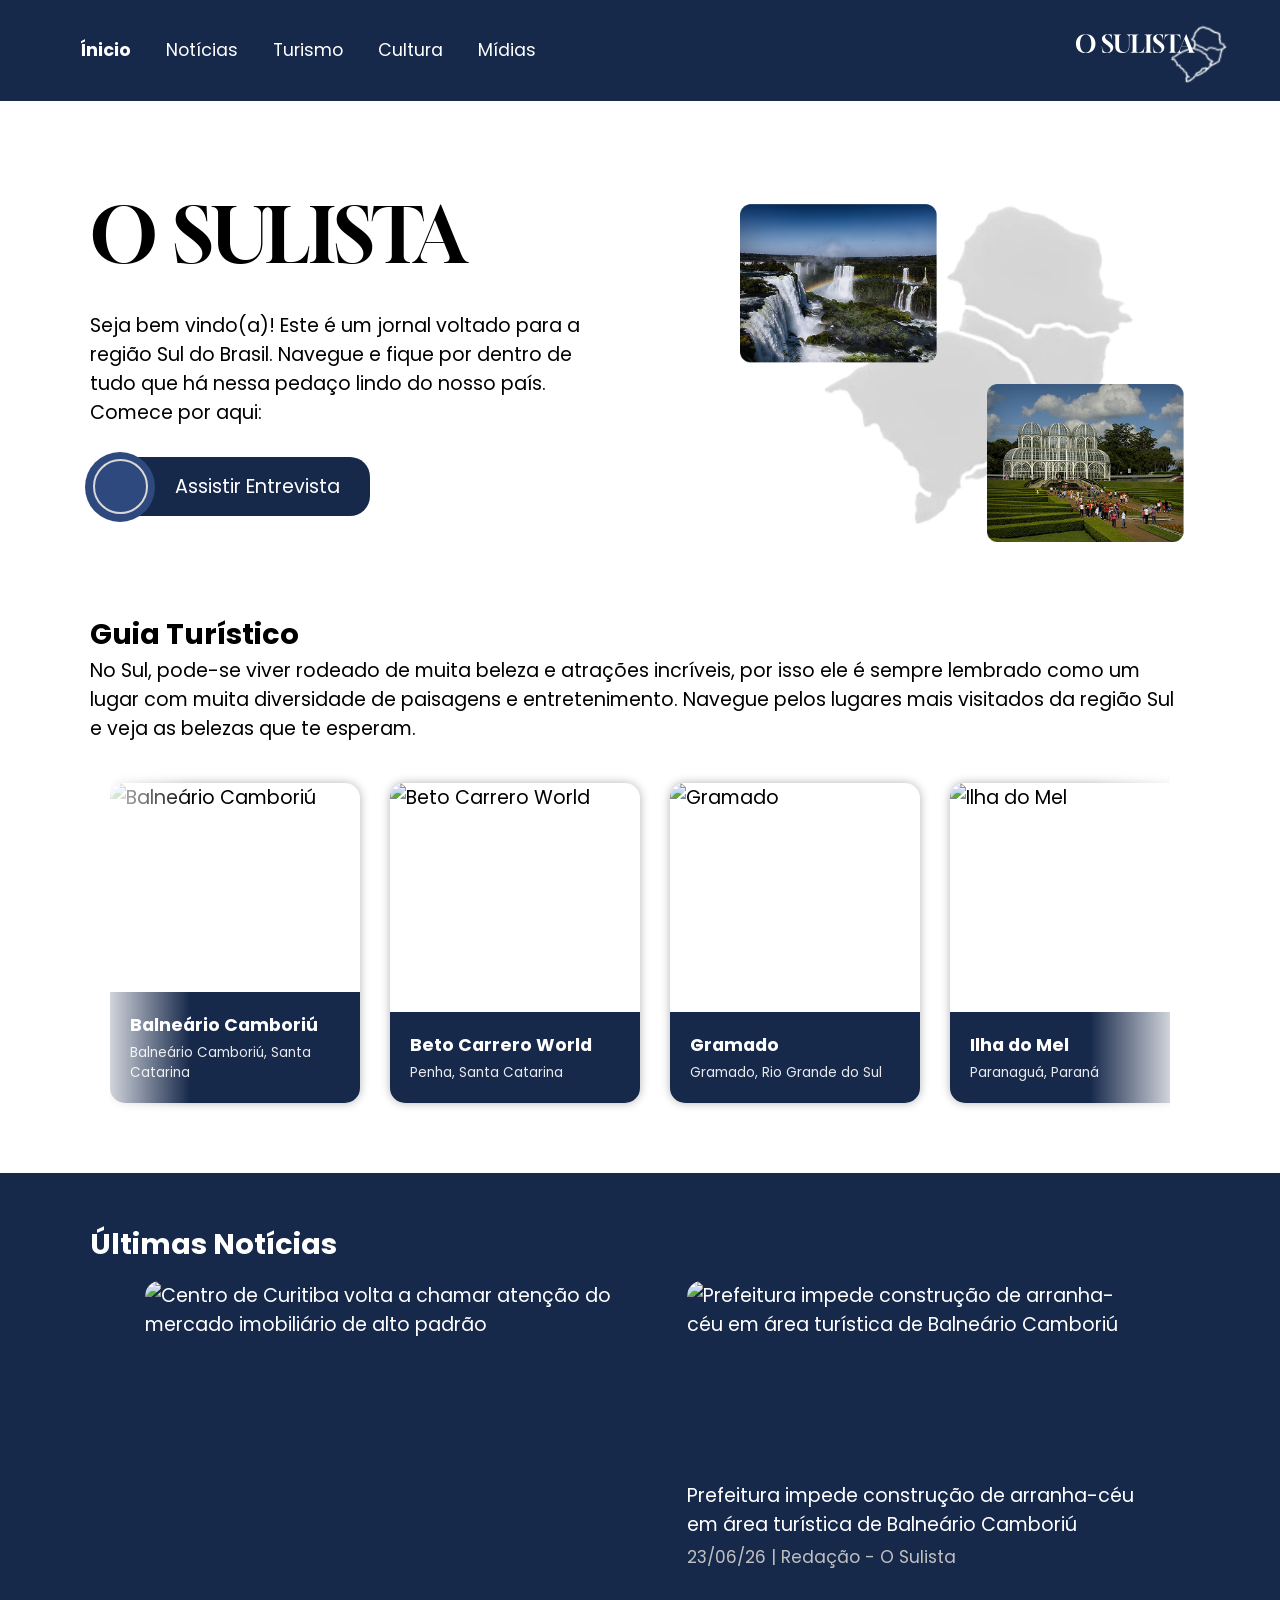
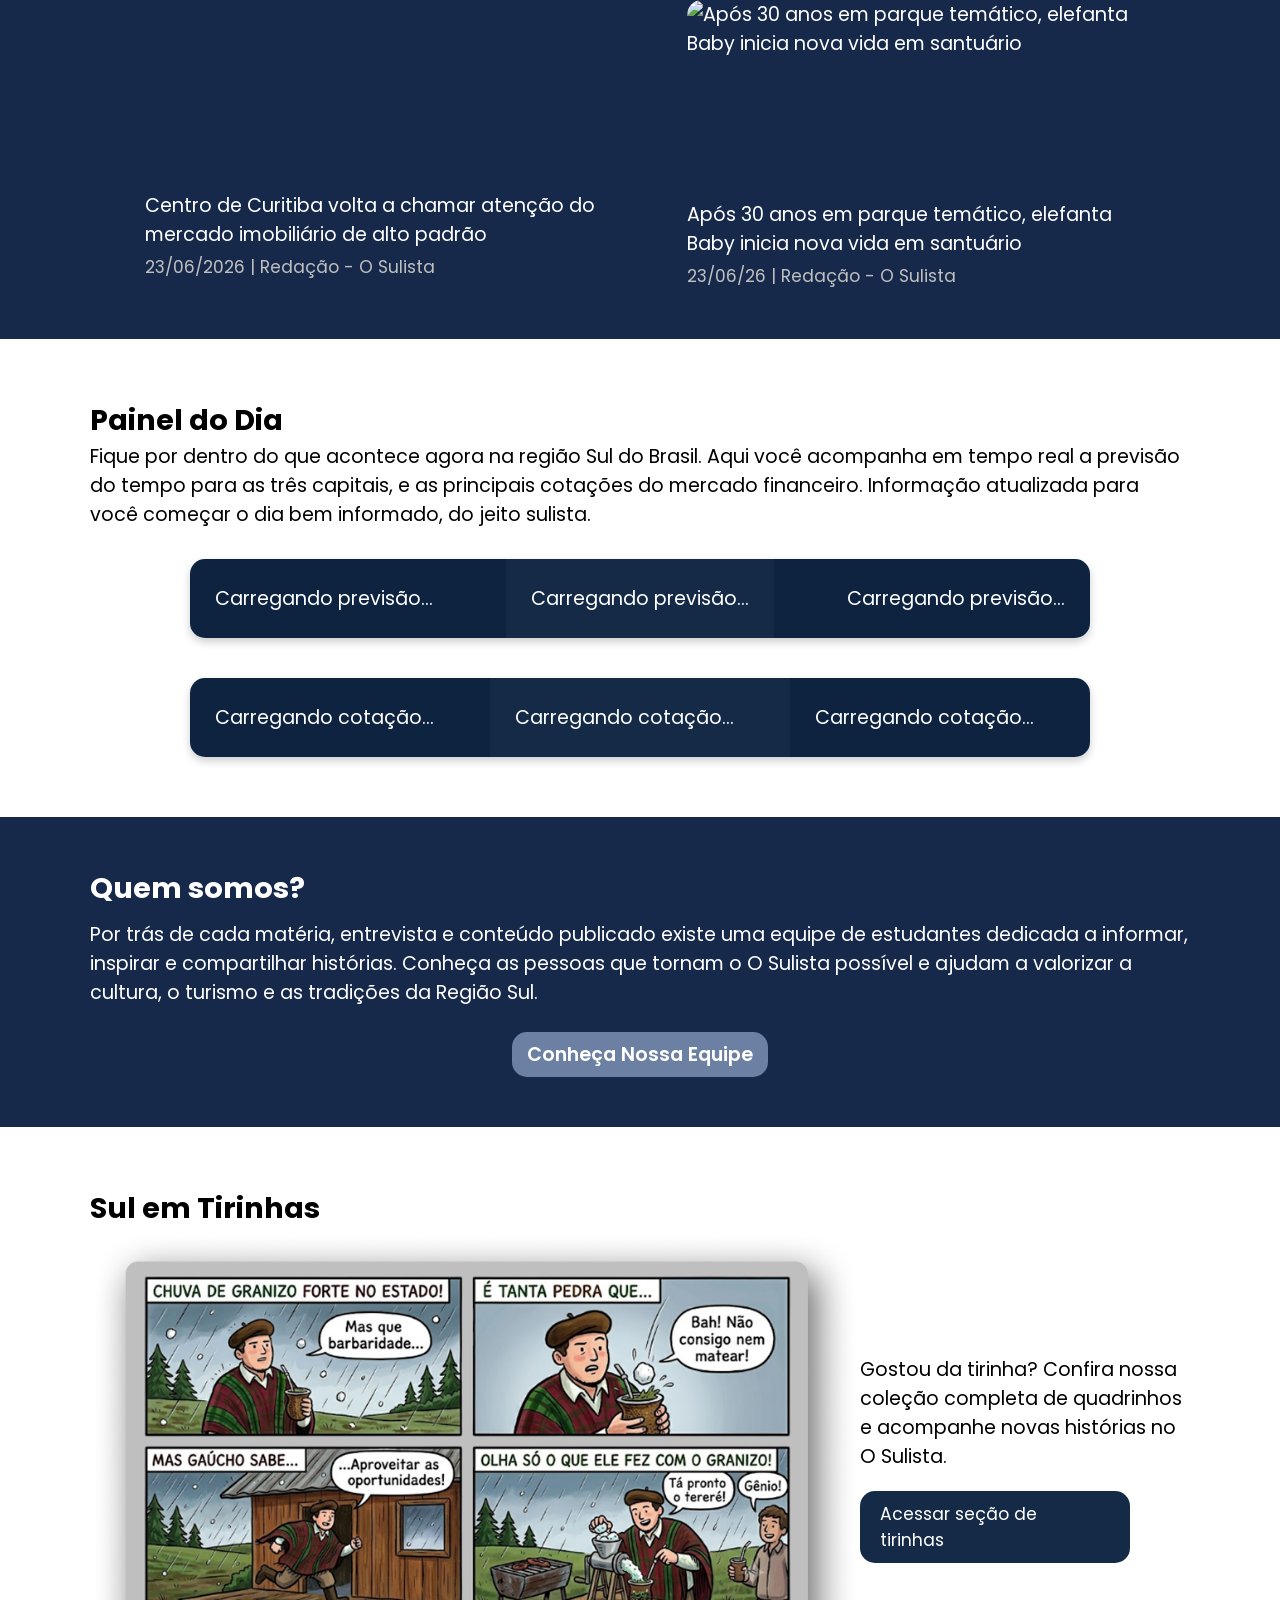
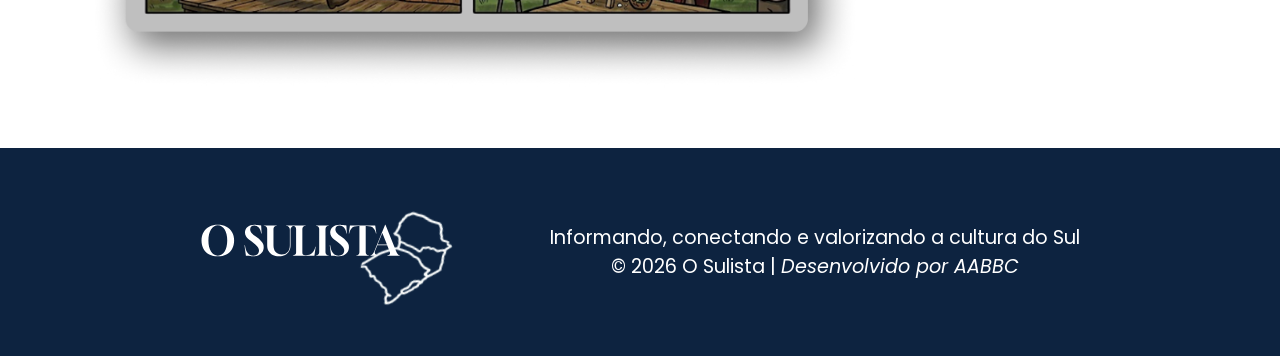
==== commit 763599fa: "ajustes" ====
--- a/index.html
+++ b/index.html
@@ -72,26 +72,7 @@
         <section id="sec-ultimas-noticias">
             <h2>Últimas Notícias</h2>
             <div id="painel-noticias">
-                <div class="card-noticia">
-                    <img src="https://www.cma.com.br/wp-content/uploads/2023/01/placeholder-87-1.png" alt="Notícia 1"
-                        class="img-noticia img-not-1">
-                    <h3>Lorem ipsum dolor sit amet, consectetur adipiscing elit, sed do eiusmod tempor incididunt ut
-                        labore et dolore magna aliqua. Ut enim ad minim veniam, quis nostrud exercitation ullamco
-                        laboris nisi ut </h3>
-                    <p>Autor: John Doe</p>
-                </div>
-                <div class="card-noticia">
-                    <img src="https://www.cma.com.br/wp-content/uploads/2023/01/placeholder-87-1.png" alt="Notícia 2"
-                        class="img-noticia img-not-2">
-                    <h3>Lorem ipsum dolor sit amet, consectetur adipiscing elit, sed do eiusmod.</h3>
-                    <p>Autor: Jane Smith</p>
-                </div>
-                <div class="card-noticia">
-                    <img src="https://www.cma.com.br/wp-content/uploads/2023/01/placeholder-87-1.png" alt="Notícia 3"
-                        class="img-noticia">
-                    <h3>Lorem ipsum dolor sit amet, consectetur adipiscing elit.</h3>
-                    <p>Autor: Bob Johnson</p>
-                </div>
+
             </div>
         </section>
 
@@ -128,14 +109,16 @@
 
         <section id="sec-quem-somos">
             <h2>Quem somos?</h2>
-            <p>Por trás de cada matéria, entrevista e conteúdo publicado existe uma equipe de estudantes dedicada a informar, inspirar e compartilhar histórias. Conheça as pessoas que tornam o O Sulista possível e ajudam a valorizar a cultura, o turismo e as tradições da Região Sul.</p>
+            <p>Por trás de cada matéria, entrevista e conteúdo publicado existe uma equipe de estudantes dedicada a
+                informar, inspirar e compartilhar histórias. Conheça as pessoas que tornam o O Sulista possível e ajudam
+                a valorizar a cultura, o turismo e as tradições da Região Sul.</p>
             <button onclick="abrirEquipe()">Conheça Nossa Equipe</button>
         </section>
 
         <section id="sec-tirinhas">
             <h2>Sul em Tirinhas</h2>
             <div id="painel-tirinhas">
-                <img src="assets/tirinha-1.png" alt="Tirinha sobre o Sul" id="img-tirinha">
+                <img src="assets/tirinhas/tirinha-home.png" alt="Tirinha sobre o Sul" id="img-tirinha">
                 <div>
                     <p>Gostou da tirinha? Confira nossa coleção completa de quadrinhos e acompanhe novas histórias no O
                         Sulista.
@@ -162,6 +145,7 @@
     <script src="js/clima.js"></script>
     <script src="js/cotacoes.js"></script>
     <script src="js/carrossel.js"></script>
+    <script src="js/noticias/materias.js"></script>
     <script>
         function abrirVideo() {
             window.location.href = "./pages/midias.html";
@@ -171,9 +155,45 @@
             window.location.href = "./pages/midias.html#sec-recentes"
         }
 
-        function abrirEquipe(){
+        function abrirEquipe() {
             window.location.href = "./pages/equipe.html"
         }
+
+        //
+
+        const painelNoticias = document.getElementById("painel-noticias");
+
+        const noticiasHome = materias.slice(0, 3);
+
+        noticiasHome.forEach((materia, index) => {
+
+            const card = document.createElement("div");
+            card.classList.add("card-noticia");
+
+            let classeImagem = "img-noticia";
+
+            if (index === 0) {
+                classeImagem += " img-not-1";
+            } else if (index === 1) {
+                classeImagem += " img-not-2";
+            }
+
+            card.innerHTML = `
+                <a href="pages/materia.html?id=${materia.id}">
+                    <img
+                        src="${materia.imagemPrincipal}"
+                        alt="${materia.titulo}"
+                        class="${classeImagem}"
+                    >
+
+                    <h3>${materia.titulo}</h3>
+
+                    <p>${materia.subtitulo}</p>
+                </a>
+            `;
+
+            painelNoticias.appendChild(card);
+        });
     </script>
 </body>
 
--- a/css/geral.css
+++ b/css/geral.css
@@ -9,6 +9,12 @@
     padding: 0;
     box-sizing: border-box;
     font-family: "Poppins", sans-serif;
+}
+
+body {
+    max-width: 1500px;
+    margin: 0 auto;
+    box-shadow: 0 10px 15px rgba(0, 0, 0, 0.2);
 }
 
 main {
--- a/css/style.css
+++ b/css/style.css
@@ -1,8 +1,3 @@
-body {
-    max-width: 1600px;
-    margin: 0 auto;
-}
-
 /*---------------section inicial----------------*/
 
 h1 {
@@ -195,7 +190,7 @@
 #painel-noticias {
     display: grid;
     grid-template-columns: 1.1fr 1fr;
-    gap: 40px 50px;
+    gap: 30px 50px;
     align-items: start;
     width: 90%;
     margin: 0 auto;
@@ -203,6 +198,10 @@
 
 .card-noticia:first-child {
     grid-row: span 2;
+}
+
+.card-noticia:hover h3{
+    font-weight: 500;
 }
 
 .card-noticia h3 {
@@ -224,18 +223,18 @@
 }
 
 .img-not-1 {
-    height: 400px;
+    height: 500px;
 }
 
 .img-not-2,
 .card-noticia:nth-child(3) .img-noticia {
-    height: 180px;
+    height: 190px;
 }
 
 /**--------------painel do clima------------------*/
 
 #painel-clima {
-    max-width: 1020px;
+    max-width: 900px;
     margin: 30px auto;
     display: flex;
     align-items: center;
@@ -322,7 +321,7 @@
 /**--------------painel cotacoes-----------------*/
 
 #painel-cotacoes {
-    max-width: 1020px;
+    max-width: 900px;
     margin: 40px auto;
     display: flex;
     align-items: center;
